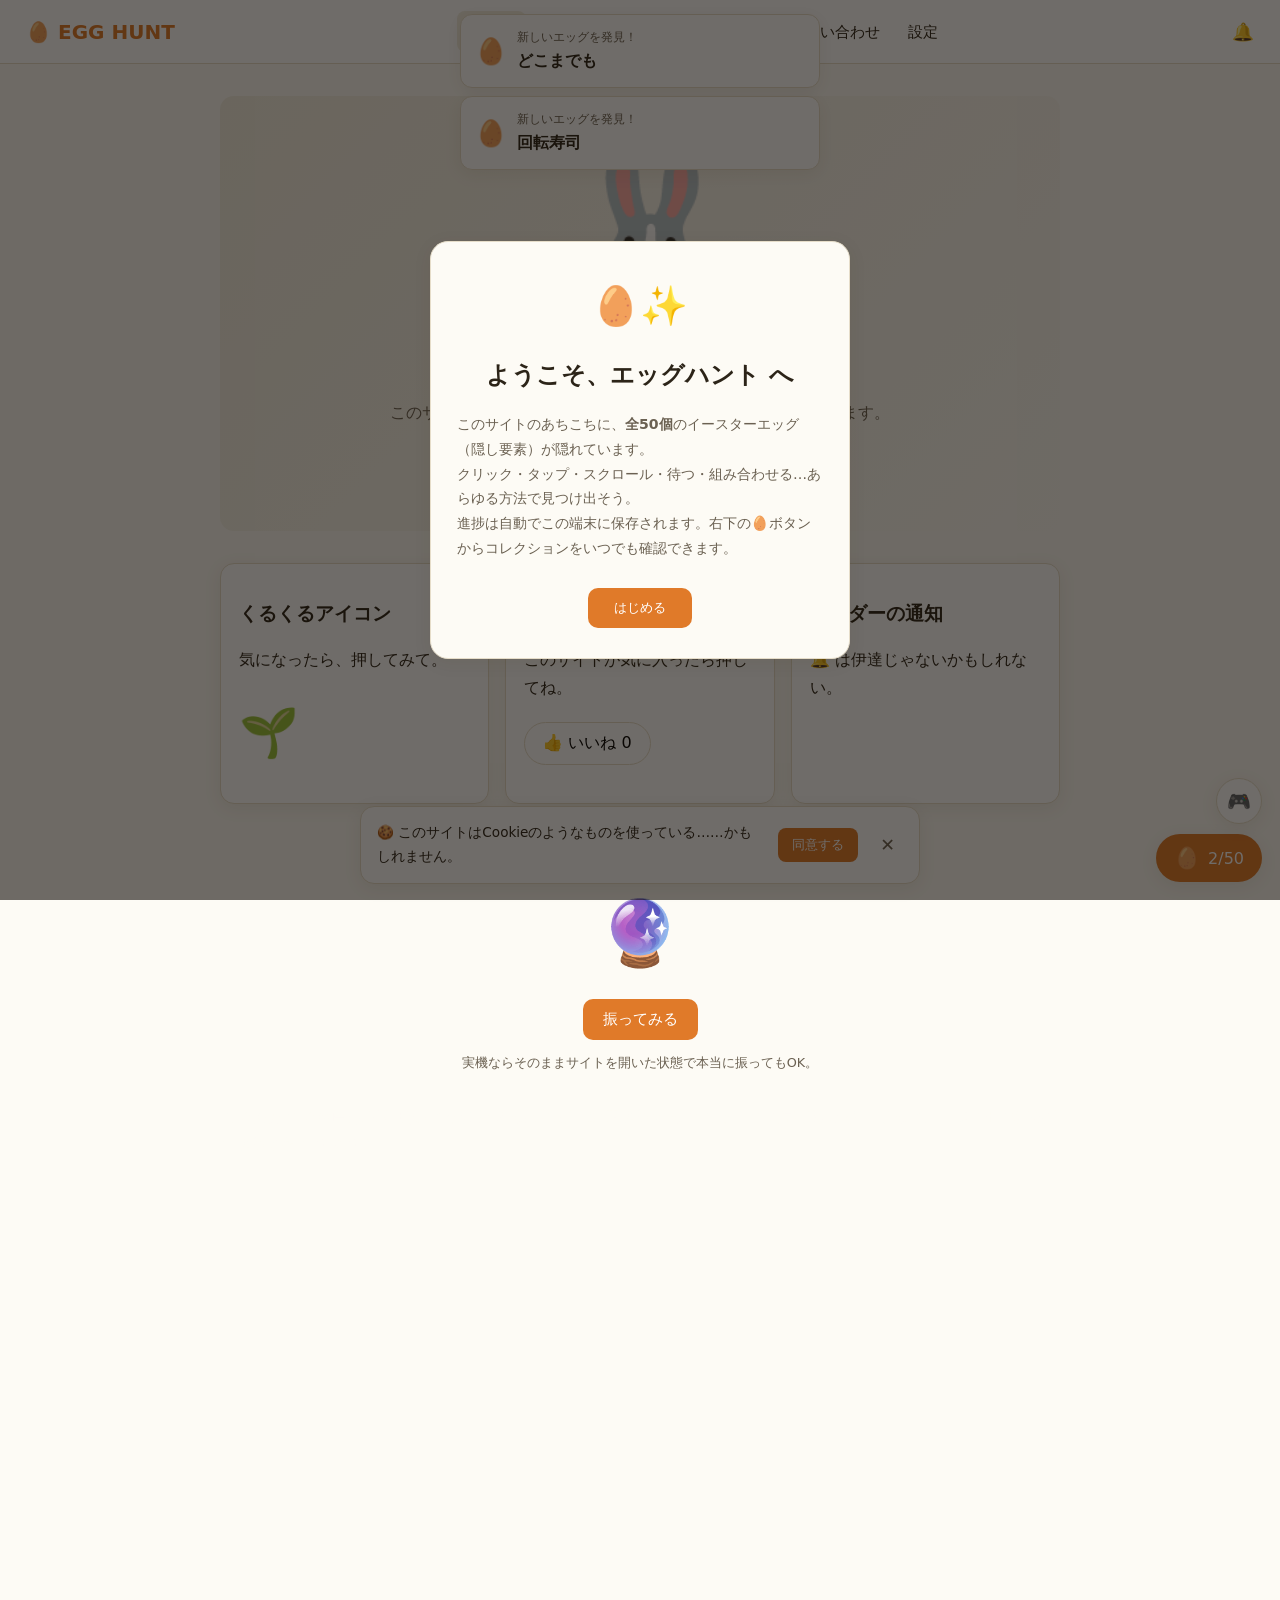
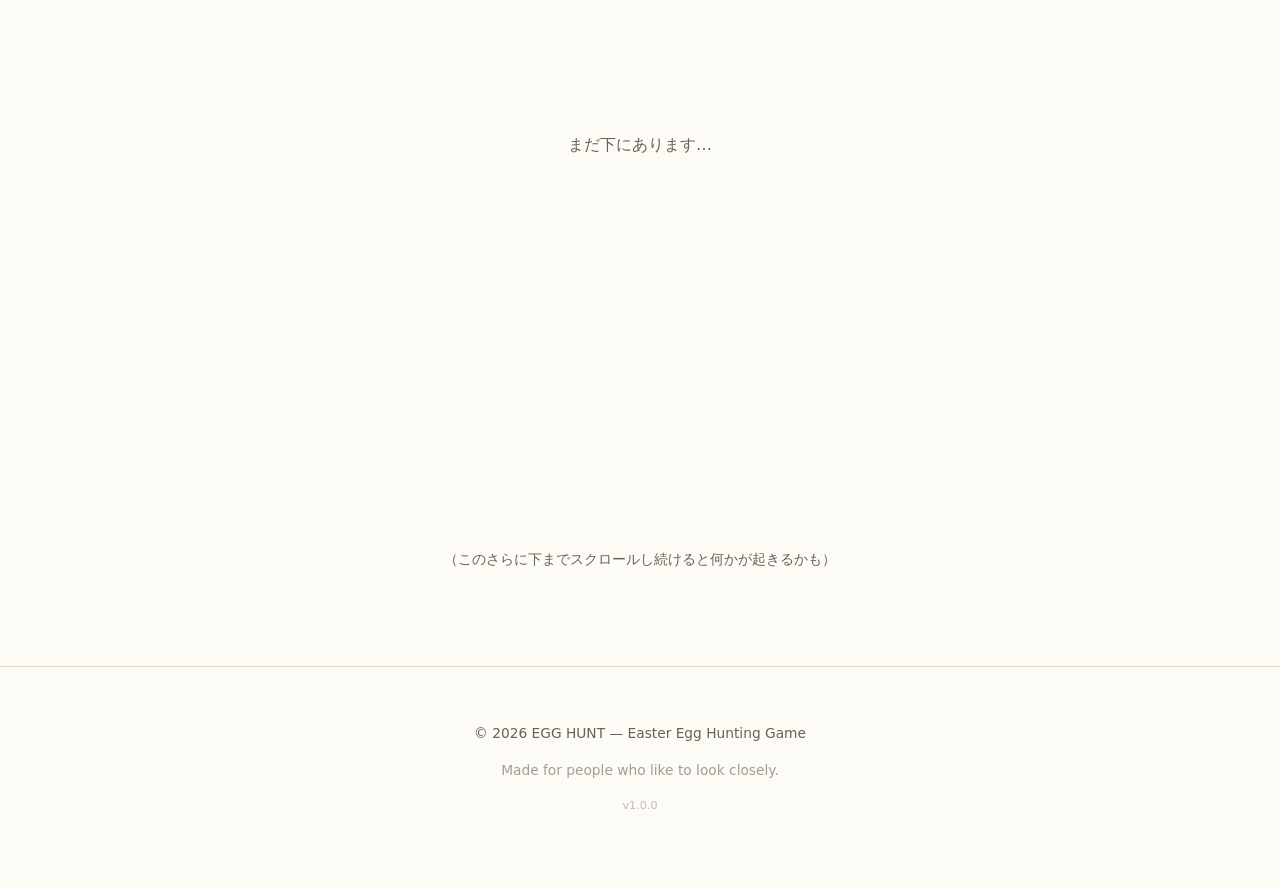
==== index.html @ ddab41b7 "feat: EGG HUNT 初回リリース - 全50種のイースターエッグ実装 - かんたん20/ふつう15/むずかしい10/シークレット5の全50種を実装 - 進捗はlocalStorageに自動保" ====
<!DOCTYPE html>
<html lang="ja">
<head>
<meta charset="UTF-8">
<meta name="viewport" content="width=device-width, initial-scale=1, viewport-fit=cover">
<title>EGG HUNT | イースターエッグを探せ</title>
<meta name="description" content="サイト内に隠された50個のイースターエッグをすべて見つけ出せ！PC・スマホ両対応の隠し要素探索ゲーム。">
<link rel="icon" href="data:image/svg+xml,<svg xmlns=%22http://www.w3.org/2000/svg%22 viewBox=%220 0 100 100%22><text y=%22.9em%22 font-size=%2290%22>🥚</text></svg>">
<link rel="stylesheet" href="css/style.css">
</head>
<body data-page="home">

<header class="site-header">
  <button id="site-logo" type="button" data-console-trigger>🥚 EGG HUNT</button>
  <nav class="site-nav" id="site-nav">
    <a href="#home" data-route="home">ホーム</a>
    <a href="#about" data-route="about">About</a>
    <a href="#gallery" data-route="gallery">ギャラリー</a>
    <a href="#blog" data-route="blog">ブログ</a>
    <a href="#contact" data-route="contact">お問い合わせ</a>
    <a href="#settings" data-route="settings">設定</a>
  </nav>
  <div class="header-right">
    <button id="header-bell" type="button" aria-label="お知らせ">🔔</button>
    <button id="nav-toggle" type="button" aria-label="メニュー">☰</button>
  </div>
</header>

<main>

  <!-- ============ HOME ============ -->
  <section class="page-section" id="page-home" data-route="home">
    <div class="hero">
      <img id="hero-img" src="data:image/svg+xml,<svg xmlns=%22http://www.w3.org/2000/svg%22 viewBox=%220 0 100 100%22><text y=%22.85em%22 font-size=%2290%22>🐰</text></svg>" alt="うさぎ">
      <h1>EGG HUNT へようこそ</h1>
      <p>このサイトのどこかに、全50個のイースターエッグが隠れています。<br>見た目はごく普通のサイトですが…油断は禁物です。</p>
    </div>

    <div class="card-grid">
      <div class="card">
        <h3>くるくるアイコン</h3>
        <p>気になったら、押してみて。</p>
        <div class="icon-cycler" id="icon-cycler">🌱</div>
      </div>
      <div class="card">
        <h3>いいねボタン</h3>
        <p>このサイトが気に入ったら押してね。</p>
        <div class="like-widget">
          <button id="like-btn" type="button">👍 いいね <span id="like-count">0</span></button>
        </div>
      </div>
      <div class="card">
        <h3>ヘッダーの通知</h3>
        <p>🔔 は伊達じゃないかもしれない。</p>
      </div>
    </div>

    <div class="snow-globe" id="snow-globe">
      <h3>スノードーム</h3>
      <div class="globe">🔮</div>
      <div><button id="shake-btn" type="button">振ってみる</button></div>
      <p style="font-size:.8rem;color:var(--text-mute)">実機ならそのままサイトを開いた状態で本当に振ってもOK。</p>
    </div>

    <p class="secret-text">このあたりの余白は何も無いように見えるけれど、範囲選択するとこっそり文字が浮かび上がるよ。（Ctrl+Aや長押し選択を試してみて）</p>

    <div style="height:60vh"></div>
    <p style="text-align:center;color:var(--text-mute)">まだ下にあります…</p>
    <div style="height:40vh"></div>
    <p style="text-align:center;color:var(--text-mute);font-size:.85rem">（このさらに下までスクロールし続けると何かが起きるかも）</p>
  </section>

  <!-- ============ ABOUT ============ -->
  <section class="page-section" id="page-about" data-route="about">
    <h1>About</h1>
    <p>EGG HUNT は、ウェブサイトのあらゆる場所に隠し要素をちりばめた探索ゲームです。ボタンを押す、待つ、隠す、組み合わせる——遊び方は人それぞれ。</p>
    <p>むかしむかし、この物語の卵たちは、インターネットの奥深くに<a href="#" id="about-hidden-link" style="color:inherit;text-decoration:none;border-bottom:1px dotted var(--text-mute);">自分たちだけの</a>隠れ家を持っていました。</p>
    <div class="riddle-box">
      その隠れ家には「呼び名」がありました。もしこの物語の続きが気になるなら、このページのアドレスの一番うしろに、次の呼び名を「#」をつけて足してアクセスしてみてください。呼び名は — <strong>himitsu</strong>（ひみつ、のローマ字）。
    </div>
    <p>制作: 個人開発 / このサイトはGitHub Pagesで公開されています。</p>
  </section>

  <!-- ============ HIMITSU (hidden reward page) ============ -->
  <section class="page-section" id="page-himitsu" data-route="himitsu">
    <h1>🕳️ ひみつの続き</h1>
    <p>ここまでたどり着けるとは……おめでとうございます。ここは物語の「続き」、隠れ家そのものです。</p>
    <p>他の卵たちはまだ見つかるのを待っています。コレクションパネルから進捗を確認してみましょう。</p>
  </section>

  <!-- ============ GALLERY ============ -->
  <section class="page-section" id="page-gallery" data-route="gallery">
    <h1>ギャラリー</h1>
    <p>いくつか写真を並べていますが、1枚だけ壊れているようです。</p>
    <div class="gallery-grid">
      <div class="gallery-item" data-dbl>🌸</div>
      <div class="gallery-item" data-dbl>🍃</div>
      <div class="gallery-item broken" id="broken-img">🖼️💥</div>
      <div class="gallery-item" data-dbl>🌤️</div>
      <div class="gallery-item" data-dbl>🍂</div>
      <div class="gallery-item" data-dbl>🌊</div>
    </div>

    <h2 style="margin-top:36px">収穫祭</h2>
    <p>ウサギをカゴまでドラッグ＆ドロップしてみよう。（スマホは指で長押ししてスライド）</p>
    <div class="dnd-zone">
      <div class="dnd-item" id="dnd-rabbit" draggable="true">🐰</div>
      <div class="dnd-target" id="dnd-basket">🧺 ここへ</div>
    </div>
  </section>

  <!-- ============ BLOG ============ -->
  <section class="page-section" id="page-blog" data-route="blog">
    <h1>ブログ</h1>
    <article class="card" style="margin-bottom:14px">
      <h3>うたたねの午後</h3>
      <p style="font-size:.88rem;color:var(--text-mute)">春の日差しの中、庭でうたた寝をするのが最近のお気に入りです。目が覚めたら、卵が一つ増えていました。</p>
    </article>
    <article class="card" style="margin-bottom:14px">
      <h3>さがしものが好きな理由</h3>
      <p style="font-size:.88rem;color:var(--text-mute)">小さい頃から、隠されたものを見つけるのが得意でした。今もその癖が抜けません。</p>
    </article>
    <article class="card" style="margin-bottom:14px">
      <h3>ぎゅうにゅうと卵焼き</h3>
      <p style="font-size:.88rem;color:var(--text-mute)">朝食の定番。シンプルだけど飽きません。皆さんの朝食は何ですか？</p>
    </article>

    <div class="card">
      <h3>🔑 合言葉</h3>
      <p style="font-size:.85rem;color:var(--text-mute)">3つの記事タイトルの頭文字をつなげると、ある言葉になります。わかったら入力してみて。</p>
      <form id="blog-password-form" class="site-form" style="margin-top:10px">
        <label>合言葉
          <input type="text" id="blog-password-input" placeholder="ひらがなで入力">
        </label>
        <button type="submit">送信</button>
        <p id="blog-password-msg" style="font-size:.8rem;color:var(--accent)"></p>
      </form>
    </div>
  </section>

  <!-- ============ CONTACT ============ -->
  <section class="page-section" id="page-contact" data-route="contact">
    <h1>お問い合わせ</h1>
    <p>ご意見・ご感想はこちらから（このフォームは実際には送信されません）。</p>
    <form id="contact-form" class="site-form">
      <label>お名前
        <input type="text" id="contact-name" name="name" autocomplete="off">
      </label>
      <label>メールアドレス
        <input type="email" id="contact-email" name="email" autocomplete="off">
      </label>
      <label>メッセージ
        <textarea id="contact-message" name="message" rows="4"></textarea>
      </label>
      <button type="submit">送信する</button>
      <p id="contact-msg" style="font-size:.8rem;color:var(--accent)"></p>
    </form>

    <div class="card" style="margin-top:24px">
      <h3>📍 現在地共有</h3>
      <p style="font-size:.85rem;color:var(--text-mute)">お近くの情報をお届けするために、位置情報を使えます（任意）。</p>
      <button class="btn btn-outline" type="button" data-geo-btn>現在地を教えて</button>
    </div>

    <div class="card" style="margin-top:16px">
      <h3>🔗 このサイトをシェア</h3>
      <button class="btn" type="button" data-share-btn>シェアする</button>
    </div>
  </section>

  <!-- ============ SETTINGS ============ -->
  <section class="page-section" id="page-settings" data-route="settings">
    <h1>設定</h1>

    <div class="settings-row">
      <div><strong>ダークモード</strong><div style="font-size:.78rem;color:var(--text-mute)">サイト全体の見た目を切り替えます</div></div>
      <label class="switch"><input type="checkbox" id="darkmode-toggle"><span class="slider"></span></label>
    </div>

    <div class="settings-row">
      <div><strong>ミュート</strong></div>
      <label class="switch"><input type="checkbox" id="mute-toggle"><span class="slider"></span></label>
    </div>
    <div class="settings-row">
      <div><strong>音量</strong></div>
      <input type="range" id="volume-slider" min="0" max="100" value="50">
    </div>

    <div class="settings-row">
      <div><strong>効果音</strong><div style="font-size:.78rem;color:var(--text-mute)">エッグ発見時のサウンド</div></div>
      <label class="switch"><input type="checkbox" id="sound-toggle" checked><span class="slider"></span></label>
    </div>

    <div class="settings-row" style="flex-direction:column;align-items:flex-start;gap:8px">
      <strong>ひみつのコード</strong>
      <div style="font-size:.78rem;color:var(--text-mute)">ページのソースのどこかに隠されたコードを入力してください</div>
      <form id="secret-code-form" style="display:flex;gap:8px;width:100%">
        <input type="text" id="secret-code-input" style="flex:1;padding:8px;border-radius:8px;border:1px solid var(--border);background:var(--card);color:var(--text)" placeholder="コードを入力">
        <button class="btn" type="submit">送信</button>
      </form>
      <p id="secret-code-msg" style="font-size:.8rem;color:var(--accent)"></p>
    </div>

    <div class="settings-row" style="flex-direction:column;align-items:flex-start;gap:8px">
      <strong>画面幅シミュレーター（円周率マニア向け）</strong>
      <div style="font-size:.78rem;color:var(--text-mute)">実際のウィンドウ幅: <span id="eh-width-display">-</span>　／　目標: 314px にリサイズしてみて（スマホはウィンドウを持つ端末では試せないので、PCでの挑戦を推奨）</div>
      <input type="range" id="width-sim-slider" min="200" max="500" value="350" style="width:100%">
    </div>

    <div class="settings-row">
      <div><strong>進捗をリセット</strong><div style="font-size:.78rem;color:var(--text-mute)">見つけたエッグの記録をすべて消去します</div></div>
      <button class="btn btn-outline" id="reset-progress-btn" type="button">リセット</button>
    </div>

    <p style="font-size:.75rem;color:var(--text-mute);margin-top:24px">小さな点 <button class="tiny-dot" type="button" data-vibrate-btn aria-label="振動"></button> は、実は押せます。</p>
  </section>

</main>

<footer class="site-footer">
  <p>© <span id="footer-year">2026</span> EGG HUNT — Easter Egg Hunting Game</p>
  <p style="opacity:.6">Made for people who like to look closely.</p>
  <p style="opacity:.4;font-size:.7rem" id="footer-version"></p>
</footer>

<!--
  ひみつのコード: SU-42
  （設定ページの「ひみつのコード」欄に入力してみて）
-->

<script src="js/eggs-data.js"></script>
<script src="js/version.js"></script>
<script src="js/eggs-core.js"></script>
<script src="js/app.js"></script>
<script>
  document.addEventListener("DOMContentLoaded", function () {
    var v = document.getElementById("footer-version");
    if (v && window.EGG_HUNT_VERSION) v.textContent = "v" + window.EGG_HUNT_VERSION;
  });
</script>
</body>
</html>
---- css/style.css ----
/* ==========================================================================
   EGG HUNTER - style.css
   ========================================================================== */
:root {
  --bg: #fdfbf5;
  --bg-alt: #f3efe2;
  --text: #2c2418;
  --text-mute: #6b6152;
  --accent: #e07a29;
  --accent-2: #4a8f6b;
  --card: #ffffff;
  --border: #e6ddc9;
  --shadow: 0 4px 18px rgba(60, 45, 10, 0.08);
  --radius: 14px;
  --header-h: 64px;
}

[data-theme="dark"] {
  --bg: #171310;
  --bg-alt: #211c17;
  --text: #f1ead9;
  --text-mute: #b8ab90;
  --accent: #f0a05c;
  --accent-2: #7fcf9f;
  --card: #221d18;
  --border: #3a3226;
  --shadow: 0 4px 20px rgba(0, 0, 0, 0.4);
}

* { box-sizing: border-box; }
html { scroll-behavior: smooth; }
body {
  margin: 0;
  font-family: "Hiragino Sans", "Yu Gothic", "Segoe UI", system-ui, sans-serif;
  background: var(--bg);
  color: var(--text);
  line-height: 1.75;
  transition: background 0.3s, color 0.3s;
}
img { max-width: 100%; display: block; }
a { color: var(--accent-2); }
button { font-family: inherit; cursor: pointer; }
h1, h2, h3 { line-height: 1.4; }
.eh-hidden { display: none !important; }

/* ---------------- Header ---------------- */
header.site-header {
  position: sticky; top: 0; z-index: 40;
  display: flex; align-items: center; justify-content: space-between;
  height: var(--header-h);
  padding: 0 20px;
  background: var(--card);
  border-bottom: 1px solid var(--border);
  gap: 12px;
}
#site-logo {
  font-weight: 800; font-size: 1.25rem; border: none; background: none;
  color: var(--accent); display: flex; align-items: center; gap: 6px; padding: 6px;
}
nav.site-nav { display: flex; gap: 4px; flex-wrap: wrap; }
nav.site-nav a {
  text-decoration: none; color: var(--text); font-size: 0.92rem;
  padding: 8px 12px; border-radius: 8px; transition: background 0.2s;
}
nav.site-nav a:hover, nav.site-nav a.active { background: var(--bg-alt); color: var(--accent); }
#header-bell { background: none; border: none; font-size: 1.1rem; padding: 6px; border-radius: 8px; }
#header-bell:hover { background: var(--bg-alt); }
.header-right { display: flex; align-items: center; gap: 6px; }

/* ---------------- Sections / pages ---------------- */
main { min-height: 60vh; }
.page-section { display: none; padding: 32px 20px 80px; max-width: 880px; margin: 0 auto; }
.page-section.active { display: block; animation: eh-fade 0.35s ease; }
@keyframes eh-fade { from { opacity: 0; transform: translateY(6px); } to { opacity: 1; transform: none; } }

.hero {
  text-align: center; padding: 60px 20px; background: linear-gradient(135deg, var(--bg-alt), var(--bg));
  border-radius: var(--radius); margin-bottom: 32px; position: relative; overflow: hidden;
}
.hero img { margin: 0 auto 20px; width: 160px; cursor: pointer; user-select: none; -webkit-user-drag: none; }
.hero h1 { font-size: 2.1rem; margin: 0 0 8px; }
.hero p { color: var(--text-mute); }

.icon-cycler { font-size: 3rem; cursor: pointer; user-select: none; display: inline-block; transition: transform 0.15s; }
.icon-cycler:active { transform: scale(0.9); }

.card-grid { display: grid; grid-template-columns: repeat(auto-fit, minmax(150px, 1fr)); gap: 16px; margin: 24px 0; }
.card {
  background: var(--card); border: 1px solid var(--border); border-radius: var(--radius);
  padding: 18px; box-shadow: var(--shadow);
}

.like-widget { display: flex; align-items: center; gap: 10px; margin: 20px 0; }
.like-widget button {
  background: var(--card); border: 1px solid var(--border); border-radius: 999px;
  padding: 10px 18px; font-size: 1rem;
}
.like-widget button.liked { background: #ffe3e3; border-color: #ffb3b3; }

.snow-globe { text-align: center; margin: 28px 0; }
.snow-globe .globe { font-size: 4rem; display: inline-block; transition: transform 0.15s; }
.snow-globe.shaking .globe { animation: eh-shake 0.4s; }
@keyframes eh-shake {
  0%, 100% { transform: rotate(0); } 20% { transform: rotate(-14deg); }
  40% { transform: rotate(12deg); } 60% { transform: rotate(-10deg); } 80% { transform: rotate(8deg); }
}
.snow-globe button {
  margin-top: 10px; background: var(--accent); color: #fff; border: none; border-radius: 10px;
  padding: 10px 20px; font-size: 0.95rem;
}

/* ---------------- gallery ---------------- */
.gallery-grid { display: grid; grid-template-columns: repeat(auto-fit, minmax(120px, 1fr)); gap: 14px; }
.gallery-item {
  aspect-ratio: 1; border-radius: 12px; overflow: hidden; background: var(--bg-alt);
  display: flex; align-items: center; justify-content: center; font-size: 2.4rem;
  border: 1px solid var(--border); user-select: none;
}
.gallery-item.broken { cursor: pointer; }
.dnd-zone { display: flex; align-items: center; justify-content: space-between; gap: 20px; margin: 30px 0; flex-wrap: wrap; }
.dnd-item {
  font-size: 3rem; padding: 14px; border-radius: 12px; background: var(--card); border: 2px dashed var(--border);
  cursor: grab; touch-action: none;
}
.dnd-target {
  flex: 1; min-width: 140px; min-height: 100px; border: 2px dashed var(--accent); border-radius: 12px;
  display: flex; align-items: center; justify-content: center; font-size: 2.4rem; color: var(--text-mute);
}
.dnd-target.drag-over { background: var(--bg-alt); }

/* ---------------- forms ---------------- */
form.site-form { display: grid; gap: 14px; max-width: 480px; }
form.site-form label { font-size: 0.88rem; color: var(--text-mute); display: grid; gap: 6px; }
form.site-form input, form.site-form textarea, form.site-form select {
  padding: 10px 12px; border-radius: 8px; border: 1px solid var(--border);
  background: var(--card); color: var(--text); font-size: 1rem;
}
form.site-form button, .btn {
  background: var(--accent); color: #fff; border: none; border-radius: 10px;
  padding: 11px 20px; font-size: 0.98rem; width: fit-content;
}
.btn-outline { background: transparent; color: var(--accent); border: 1px solid var(--accent); }

.settings-row {
  display: flex; align-items: center; justify-content: space-between; gap: 16px;
  padding: 14px 0; border-bottom: 1px solid var(--border); flex-wrap: wrap;
}
.switch { position: relative; width: 46px; height: 26px; }
.switch input { opacity: 0; width: 0; height: 0; }
.switch .slider {
  position: absolute; inset: 0; background: var(--border); border-radius: 999px; cursor: pointer; transition: 0.2s;
}
.switch .slider::before {
  content: ""; position: absolute; width: 20px; height: 20px; left: 3px; top: 3px;
  background: #fff; border-radius: 50%; transition: 0.2s;
}
.switch input:checked + .slider { background: var(--accent); }
.switch input:checked + .slider::before { transform: translateX(20px); }

#eh-width-display { font-variant-numeric: tabular-nums; font-weight: 700; color: var(--accent); }

.tiny-dot {
  width: 10px; height: 10px; border-radius: 50%; background: var(--border); border: none;
  opacity: 0.55; padding: 0; display: inline-block;
}

footer.site-footer {
  padding: 40px 20px 60px; text-align: center; color: var(--text-mute); font-size: 0.86rem;
  border-top: 1px solid var(--border); position: relative;
}
#footer-year { cursor: pointer; }

/* ---------------- Cookie banner ---------------- */
#cookie-banner {
  position: fixed; left: 16px; right: 16px; bottom: 16px; z-index: 50;
  background: var(--card); border: 1px solid var(--border); box-shadow: var(--shadow);
  border-radius: var(--radius); padding: 14px 16px; display: flex; align-items: center;
  gap: 14px; flex-wrap: wrap; max-width: 560px; margin: 0 auto;
}
#cookie-banner p { margin: 0; font-size: 0.85rem; flex: 1; min-width: 200px; }
#cookie-banner button { border: none; background: var(--accent); color: #fff; border-radius: 8px; padding: 8px 14px; }
#cookie-close { background: none !important; color: var(--text-mute) !important; font-size: 1.1rem; padding: 4px 8px !important; }

/* ---------------- Egg Hunter UI ---------------- */
#eh-fab {
  position: fixed; right: 18px; bottom: 18px; z-index: 60;
  background: var(--accent); color: #fff; border: none; border-radius: 999px;
  padding: 12px 18px; box-shadow: var(--shadow); font-size: 1rem; display: flex; align-items: center; gap: 8px;
}
#eh-fab-icon { font-size: 1.3rem; }
#eh-konami-fab { position: fixed; right: 18px; bottom: 76px; z-index: 60; }
#eh-konami-toggle {
  background: var(--card); border: 1px solid var(--border); border-radius: 999px; width: 46px; height: 46px;
  font-size: 1.2rem; box-shadow: var(--shadow);
}
#eh-konami-pad {
  position: fixed; right: 18px; bottom: 128px; z-index: 60; background: var(--card); border: 1px solid var(--border);
  border-radius: 14px; padding: 10px; box-shadow: var(--shadow);
}
.eh-kpad-row { display: flex; gap: 6px; margin: 3px 0; justify-content: center; }
#eh-konami-pad button {
  width: 42px; height: 42px; border-radius: 10px; border: 1px solid var(--border); background: var(--bg-alt);
  font-size: 1.1rem;
}
#eh-konami-pad button.eh-kpad-ab { background: var(--accent); color: #fff; }

#eh-panel-overlay {
  position: fixed; inset: 0; background: rgba(20, 15, 5, 0.5); z-index: 80;
  display: flex; align-items: flex-end; justify-content: center;
}
@media (min-width: 640px) { #eh-panel-overlay { align-items: center; } }
#eh-panel {
  background: var(--bg); width: 100%; max-width: 560px; max-height: 86vh; overflow-y: auto;
  border-radius: 18px 18px 0 0; padding: 20px; box-shadow: var(--shadow);
}
@media (min-width: 640px) { #eh-panel { border-radius: 18px; } }
.eh-panel-head { display: flex; align-items: center; justify-content: space-between; }
.eh-panel-head h2 { margin: 0; font-size: 1.2rem; }
#eh-panel-close { background: none; border: none; font-size: 1.3rem; color: var(--text-mute); }
.eh-progress-row { display: flex; align-items: center; gap: 10px; margin: 14px 0; }
.eh-progress-bar { flex: 1; height: 10px; background: var(--bg-alt); border-radius: 999px; overflow: hidden; }
#eh-progress-fill { height: 100%; background: linear-gradient(90deg, var(--accent), var(--accent-2)); width: 0%; transition: width 0.4s; }
#eh-progress-text { font-size: 0.82rem; color: var(--text-mute); white-space: nowrap; }
.eh-tabs { display: flex; gap: 6px; overflow-x: auto; padding-bottom: 6px; }
.eh-tab {
  border: 1px solid var(--border); background: var(--card); border-radius: 999px; padding: 7px 13px;
  font-size: 0.84rem; white-space: nowrap; color: var(--text);
}
.eh-tab-active { background: var(--accent); color: #fff; border-color: var(--accent); }
.eh-tab small { opacity: 0.85; }
.eh-list { display: grid; gap: 10px; margin-top: 12px; }
.eh-item { display: flex; gap: 12px; background: var(--card); border: 1px solid var(--border); border-radius: 12px; padding: 12px; }
.eh-item-icon { font-size: 1.5rem; }
.eh-item-found { border-color: var(--accent-2); }
.eh-item-title { font-weight: 700; font-size: 0.95rem; }
.eh-item-desc, .eh-item-hint { font-size: 0.82rem; color: var(--text-mute); margin-top: 3px; }
.eh-item-date { font-size: 0.72rem; color: var(--text-mute); margin-top: 4px; opacity: 0.8; }
.eh-hint-btn { margin-top: 4px; background: none; border: none; color: var(--accent); font-size: 0.8rem; padding: 0; }
.eh-empty { color: var(--text-mute); font-size: 0.85rem; }

/* ---------------- Toast ---------------- */
#eh-toast-wrap { position: fixed; top: 14px; left: 50%; transform: translateX(-50%); z-index: 90; display: grid; gap: 8px; width: min(92vw, 360px); }
.eh-toast {
  background: var(--card); border: 1px solid var(--border); box-shadow: var(--shadow); border-radius: 12px;
  padding: 12px 14px; display: flex; gap: 10px; align-items: center; animation: eh-toast-in 0.35s ease;
}
.eh-toast-legendary { border-color: gold; box-shadow: 0 0 24px rgba(255, 200, 0, 0.5); }
.eh-toast-icon { font-size: 1.6rem; }
.eh-toast-title { font-size: 0.72rem; color: var(--text-mute); }
.eh-toast-name { font-weight: 800; }
.eh-toast-out { animation: eh-toast-out 0.4s ease forwards; }
@keyframes eh-toast-in { from { opacity: 0; transform: translateY(-16px); } to { opacity: 1; transform: none; } }
@keyframes eh-toast-out { to { opacity: 0; transform: translateY(-16px); } }

.eh-confetti {
  position: fixed; top: 10px; left: 0; width: 8px; height: 8px; border-radius: 2px; z-index: 95;
  animation: eh-confetti-fall 1.5s ease-in forwards;
}
@keyframes eh-confetti-fall {
  to { transform: translate(var(--dx), 70vh) rotate(540deg); opacity: 0; }
}

.eh-flash-msg {
  position: fixed; z-index: 95; background: var(--text); color: var(--bg); font-size: 0.78rem;
  padding: 6px 10px; border-radius: 8px; animation: eh-fade 0.2s ease;
}

/* ---------------- onboarding / celebration ---------------- */
#eh-onboard, #eh-celebrate {
  position: fixed; inset: 0; background: rgba(15, 10, 5, 0.6); z-index: 100;
  display: flex; align-items: center; justify-content: center; padding: 20px;
}
.eh-onboard-card, .eh-celebrate-card {
  background: var(--bg); border-radius: 18px; padding: 30px 26px; max-width: 420px; text-align: center;
  box-shadow: var(--shadow); border: 1px solid var(--border);
}
.eh-onboard-emoji, .eh-celebrate-emoji { font-size: 2.4rem; margin-bottom: 6px; }
.eh-onboard-card p { font-size: 0.88rem; color: var(--text-mute); text-align: left; }
#eh-onboard-start, #eh-celebrate-close {
  margin-top: 14px; background: var(--accent); color: #fff; border: none; border-radius: 10px; padding: 11px 26px;
}

/* ---------------- console overlay ---------------- */
#eh-console-overlay { position: fixed; inset: 0; background: rgba(0,0,0,0.6); z-index: 110; display: flex; align-items: center; justify-content: center; padding: 16px; }
#eh-console { background: #14110c; color: #b6f0c0; width: 100%; max-width: 420px; border-radius: 12px; padding: 14px; font-family: "Consolas", monospace; }
.eh-console-head { display: flex; justify-content: space-between; color: #fff; margin-bottom: 8px; font-size: 0.85rem; }
.eh-console-head button { background: none; border: none; color: #fff; }
#eh-console-log { height: 120px; overflow-y: auto; font-size: 0.82rem; margin-bottom: 8px; white-space: pre-wrap; }
#eh-console-input { width: 100%; background: #0c0a07; border: 1px solid #333; color: #b6f0c0; padding: 8px; border-radius: 6px; font-family: inherit; }

/* ---------------- hidden secret text (select-all egg) ---------------- */
.secret-text { color: var(--bg); background: var(--bg); user-select: text; }
.secret-text::selection { color: var(--text); background: #ffe27a; }

/* ---------------- riddle box ---------------- */
.riddle-box { background: var(--bg-alt); border-left: 4px solid var(--accent); padding: 16px 18px; border-radius: 8px; font-size: 0.92rem; margin: 20px 0; }

/* ---------------- responsive ---------------- */
@media (max-width: 640px) {
  header.site-header { padding: 0 12px; }
  nav.site-nav { display: none; }
  nav.site-nav.mobile-open { display: flex; position: fixed; top: var(--header-h); left: 0; right: 0; background: var(--card); flex-direction: column; padding: 10px; border-bottom: 1px solid var(--border); z-index: 39; }
  #nav-toggle { display: inline-block !important; }
}
#nav-toggle { display: none; background: none; border: none; font-size: 1.3rem; padding: 6px; }
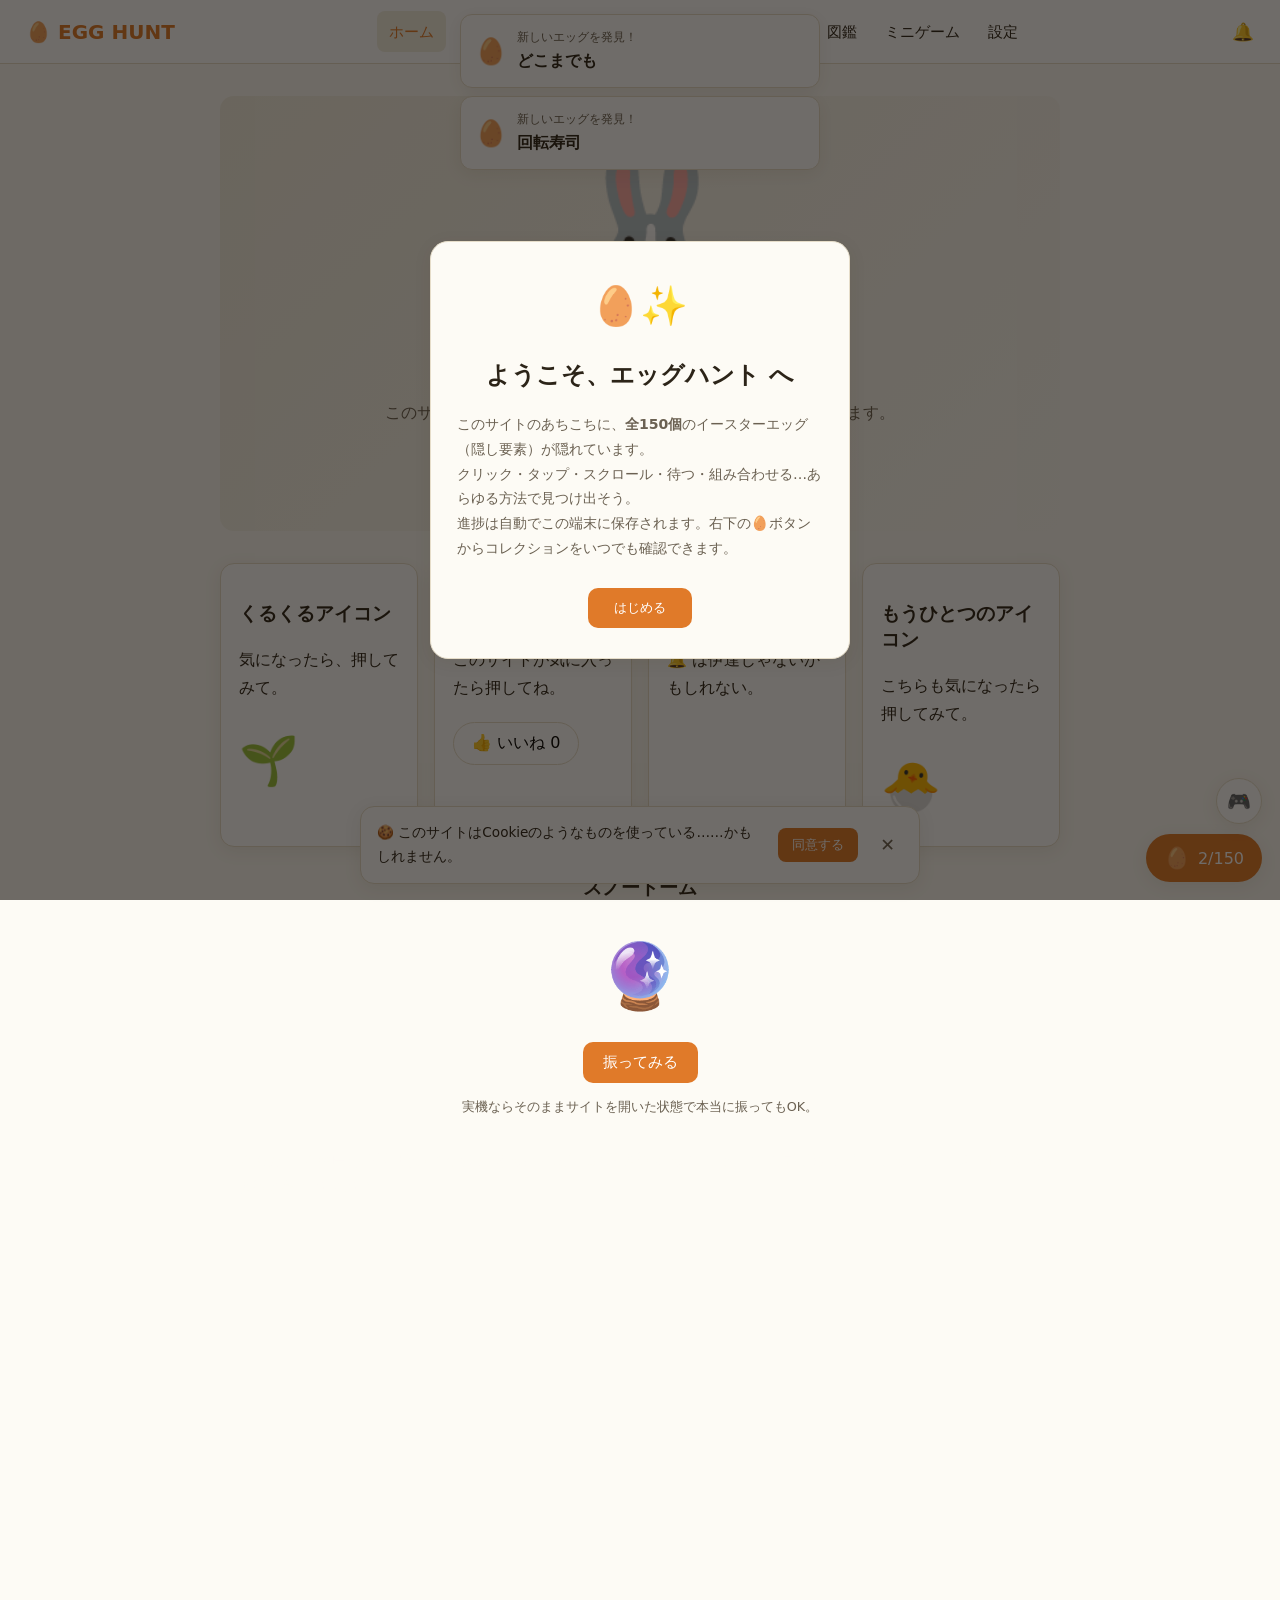
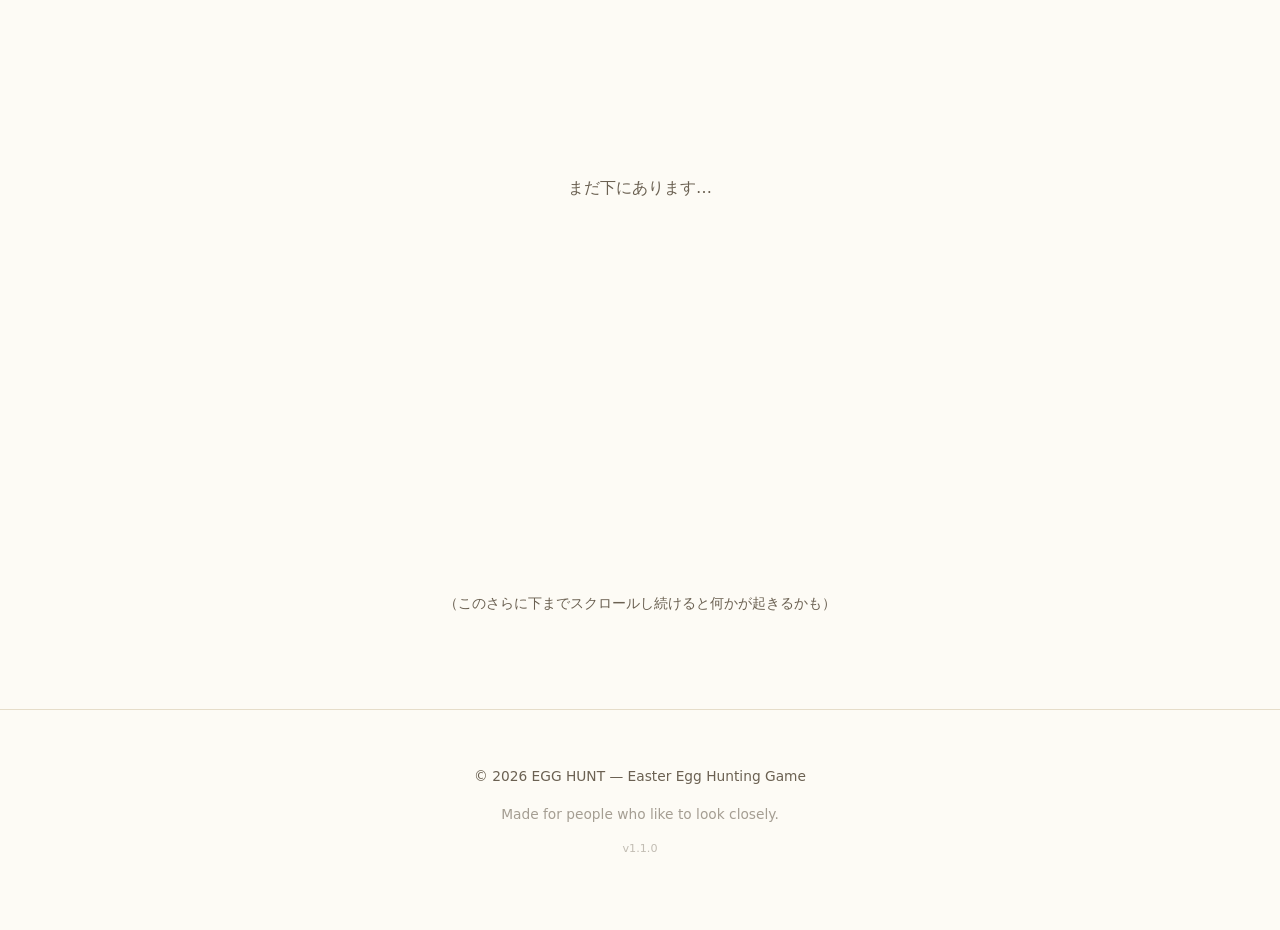
==== commit c227721a: "feat: エッグを100種追加し全150種に拡大 (v1.1.0) - かんたん55/ふつう50/むずかしい30/シークレット15の全150種に拡大 - 新規ページ「図鑑」(61種の自動生成コレクシ" ====
--- a/index.html
+++ b/index.html
@@ -4,7 +4,7 @@
 <meta charset="UTF-8">
 <meta name="viewport" content="width=device-width, initial-scale=1, viewport-fit=cover">
 <title>EGG HUNT | イースターエッグを探せ</title>
-<meta name="description" content="サイト内に隠された50個のイースターエッグをすべて見つけ出せ！PC・スマホ両対応の隠し要素探索ゲーム。">
+<meta name="description" content="サイト内に隠された150個のイースターエッグをすべて見つけ出せ！PC・スマホ両対応の隠し要素探索ゲーム。">
 <link rel="icon" href="data:image/svg+xml,<svg xmlns=%22http://www.w3.org/2000/svg%22 viewBox=%220 0 100 100%22><text y=%22.9em%22 font-size=%2290%22>🥚</text></svg>">
 <link rel="stylesheet" href="css/style.css">
 </head>
@@ -18,6 +18,8 @@
     <a href="#gallery" data-route="gallery">ギャラリー</a>
     <a href="#blog" data-route="blog">ブログ</a>
     <a href="#contact" data-route="contact">お問い合わせ</a>
+    <a href="#zukan" data-route="zukan">図鑑</a>
+    <a href="#minigame" data-route="minigame">ミニゲーム</a>
     <a href="#settings" data-route="settings">設定</a>
   </nav>
   <div class="header-right">
@@ -33,7 +35,7 @@
     <div class="hero">
       <img id="hero-img" src="data:image/svg+xml,<svg xmlns=%22http://www.w3.org/2000/svg%22 viewBox=%220 0 100 100%22><text y=%22.85em%22 font-size=%2290%22>🐰</text></svg>" alt="うさぎ">
       <h1>EGG HUNT へようこそ</h1>
-      <p>このサイトのどこかに、全50個のイースターエッグが隠れています。<br>見た目はごく普通のサイトですが…油断は禁物です。</p>
+      <p>このサイトのどこかに、全150個のイースターエッグが隠れています。<br>見た目はごく普通のサイトですが…油断は禁物です。</p>
     </div>
 
     <div class="card-grid">
@@ -52,6 +54,11 @@
       <div class="card">
         <h3>ヘッダーの通知</h3>
         <p>🔔 は伊達じゃないかもしれない。</p>
+      </div>
+      <div class="card">
+        <h3>もうひとつのアイコン</h3>
+        <p>こちらも気になったら押してみて。</p>
+        <div class="icon-cycler" id="icon-cycler2">🐣</div>
       </div>
     </div>
 
@@ -80,6 +87,8 @@
     </div>
     <p>制作: 個人開発 / このサイトはGitHub Pagesで公開されています。</p>
   </section>
+  <!-- distributed_code fragment 1: 0 -->
+
 
   <!-- ============ HIMITSU (hidden reward page) ============ -->
   <section class="page-section" id="page-himitsu" data-route="himitsu">
@@ -93,13 +102,14 @@
     <h1>ギャラリー</h1>
     <p>いくつか写真を並べていますが、1枚だけ壊れているようです。</p>
     <div class="gallery-grid">
-      <div class="gallery-item" data-dbl>🌸</div>
+      <div class="gallery-item" data-dbl id="gallery-item-longpress">🌸</div>
       <div class="gallery-item" data-dbl>🍃</div>
       <div class="gallery-item broken" id="broken-img">🖼️💥</div>
       <div class="gallery-item" data-dbl>🌤️</div>
       <div class="gallery-item" data-dbl>🍂</div>
       <div class="gallery-item" data-dbl>🌊</div>
     </div>
+    <!-- distributed_code fragment 2: 8 -->
 
     <h2 style="margin-top:36px">収穫祭</h2>
     <p>ウサギをカゴまでドラッグ＆ドロップしてみよう。（スマホは指で長押ししてスライド）</p>
@@ -136,7 +146,30 @@
         <p id="blog-password-msg" style="font-size:.8rem;color:var(--accent)"></p>
       </form>
     </div>
-  </section>
+
+    <h2 style="margin-top:36px">つづき</h2>
+    <article class="card" style="margin-bottom:14px">
+      <h3>とんだ拾い物</h3>
+      <p style="font-size:.88rem;color:var(--text-mute)">散歩中に見つけた不思議な形の石。持ち帰って机に飾っています。</p>
+    </article>
+    <article class="card" style="margin-bottom:14px">
+      <h3>りんごとイースター</h3>
+      <p style="font-size:.88rem;color:var(--text-mute)">春になると、りんごの花とイースターエッグの飾りが庭に並びます。</p>
+    </article>
+
+    <div class="card">
+      <h3>🔑 合言葉（その2）</h3>
+      <p style="font-size:.85rem;color:var(--text-mute)">今回追加された2つの記事タイトルの頭文字をつなげてみて。</p>
+      <form data-answer-form="blog_acrostic2" data-answer="とり" data-answer-msg-id="blog-password-msg2" class="site-form" style="margin-top:10px">
+        <label>合言葉
+          <input type="text" placeholder="ひらがなで入力">
+        </label>
+        <button type="submit">送信</button>
+        <p id="blog-password-msg2" style="font-size:.8rem;color:var(--accent)"></p>
+      </form>
+    </div>
+  </section>
+  <!-- distributed_code fragment 3: 1 -->
 
   <!-- ============ CONTACT ============ -->
   <section class="page-section" id="page-contact" data-route="contact">
@@ -150,7 +183,7 @@
         <input type="email" id="contact-email" name="email" autocomplete="off">
       </label>
       <label>メッセージ
-        <textarea id="contact-message" name="message" rows="4"></textarea>
+        <textarea id="contact-message" name="message" rows="4" data-word-egg="contact_message_word" data-word="ひみつ"></textarea>
       </label>
       <button type="submit">送信する</button>
       <p id="contact-msg" style="font-size:.8rem;color:var(--accent)"></p>
@@ -167,13 +200,14 @@
       <button class="btn" type="button" data-share-btn>シェアする</button>
     </div>
   </section>
+  <!-- distributed_code fragment 4: 7 -->
 
   <!-- ============ SETTINGS ============ -->
   <section class="page-section" id="page-settings" data-route="settings">
-    <h1>設定</h1>
-
-    <div class="settings-row">
-      <div><strong>ダークモード</strong><div style="font-size:.78rem;color:var(--text-mute)">サイト全体の見た目を切り替えます</div></div>
+    <h1 id="settings-title">設定</h1>
+
+    <div class="settings-row">
+      <div><strong id="settings-label-darkmode">ダークモード</strong><div style="font-size:.78rem;color:var(--text-mute)">サイト全体の見た目を切り替えます</div></div>
       <label class="switch"><input type="checkbox" id="darkmode-toggle"><span class="slider"></span></label>
     </div>
 
@@ -183,7 +217,7 @@
     </div>
     <div class="settings-row">
       <div><strong>音量</strong></div>
-      <input type="range" id="volume-slider" min="0" max="100" value="50">
+      <input type="range" id="volume-slider" min="0" max="100" value="50" data-slider-egg="slider_volume_7" data-slider-value="7">
     </div>
 
     <div class="settings-row">
@@ -202,9 +236,48 @@
     </div>
 
     <div class="settings-row" style="flex-direction:column;align-items:flex-start;gap:8px">
-      <strong>画面幅シミュレーター（円周率マニア向け）</strong>
-      <div style="font-size:.78rem;color:var(--text-mute)">実際のウィンドウ幅: <span id="eh-width-display">-</span>　／　目標: 314px にリサイズしてみて（スマホはウィンドウを持つ端末では試せないので、PCでの挑戦を推奨）</div>
-      <input type="range" id="width-sim-slider" min="200" max="500" value="350" style="width:100%">
+      <strong>分散コード</strong>
+      <div style="font-size:.78rem;color:var(--text-mute)">About・ギャラリー・ブログ・お問い合わせの各ページのソースに1桁ずつ数字が隠れています。4桁で入力してください</div>
+      <form data-answer-form="distributed_code" data-answer="0817" style="display:flex;gap:8px;width:100%">
+        <input type="text" inputmode="numeric" style="flex:1;padding:8px;border-radius:8px;border:1px solid var(--border);background:var(--card);color:var(--text)" placeholder="4桁のコード" id="distributed-code-input">
+        <button class="btn" type="submit">送信</button>
+      </form>
+    </div>
+
+    <div class="settings-row" style="flex-direction:column;align-items:flex-start;gap:8px">
+      <strong id="settings-label-quiz">クイズ</strong>
+      <div style="font-size:.78rem;color:var(--text-mute)">全部で卵は何個あるでしょう？</div>
+      <form id="quiz-total-form" data-answer-form="quiz_total_eggs" style="display:flex;gap:8px;width:100%">
+        <input type="text" inputmode="numeric" style="flex:1;padding:8px;border-radius:8px;border:1px solid var(--border);background:var(--card);color:var(--text)" placeholder="数字で入力">
+        <button class="btn" type="submit">送信</button>
+      </form>
+    </div>
+
+    <div class="settings-row" style="flex-direction:column;align-items:flex-start;gap:8px">
+      <strong>回文チェック</strong>
+      <div style="font-size:.78rem;color:var(--text-mute)">前から読んでも後ろから読んでも同じ言葉を入力してみて（例: しんぶんし）</div>
+      <input type="text" style="width:100%;padding:8px;border-radius:8px;border:1px solid var(--border);background:var(--card);color:var(--text)" placeholder="回文を入力" data-palindrome-egg="palindrome_input">
+    </div>
+
+    <div class="settings-row" style="flex-direction:column;align-items:flex-start;gap:8px">
+      <strong id="settings-label-width">画面幅シミュレーター</strong>
+      <div style="font-size:.78rem;color:var(--text-mute)">実際のウィンドウ幅: <span id="eh-width-display">-</span>　／　円周率マニア向けは314、IMAXシアター向けは250にしてみて（スマホはPCでの挑戦を推奨）</div>
+      <input type="range" id="width-sim-slider" min="200" max="500" value="350" style="width:100%" data-slider-egg="slider_width_250" data-slider-value="250">
+    </div>
+
+    <div class="settings-row">
+      <div><strong>通知</strong><div style="font-size:.78rem;color:var(--text-mute)">許可・拒否どちらを選んでもOK</div></div>
+      <button class="btn btn-outline" type="button" data-notify-btn>🔔 通知を許可する</button>
+    </div>
+
+    <div class="settings-row">
+      <div><strong>グラフィック診断</strong></div>
+      <button class="btn btn-outline" type="button" data-webgl-btn>🖥️ 診断する</button>
+    </div>
+
+    <div class="settings-row">
+      <div><strong>今の時間を見る</strong><div style="font-size:.78rem;color:var(--text-mute)">秒がちょうど00の瞬間に押してみて</div></div>
+      <button class="btn btn-outline" type="button" data-justtime-btn>⏱️ 見る</button>
     </div>
 
     <div class="settings-row">
@@ -215,11 +288,62 @@
     <p style="font-size:.75rem;color:var(--text-mute);margin-top:24px">小さな点 <button class="tiny-dot" type="button" data-vibrate-btn aria-label="振動"></button> は、実は押せます。</p>
   </section>
 
+  <!-- ============ 図鑑 (ZUKAN) ============ -->
+  <section class="page-section" id="page-zukan" data-route="zukan">
+    <h1>図鑑</h1>
+    <p>ここには小さな生き物たちが集められています。触れると、コレクションに加わるかもしれません。かんたんなものは1回で、珍しいものほど根気が必要です。</p>
+    <div class="riddle-box">
+      この図鑑にも「裏側」があるという噂です。もし気になるなら、このページのアドレスの一番うしろに「#」をつけて、次の呼び名を足してみてください。呼び名は — <strong>zukan-ura</strong>。
+    </div>
+
+    <h2 style="margin-top:28px">かんたん</h2>
+    <div class="zukan-grid" id="zukan-easy"></div>
+    <h2 style="margin-top:28px">ふつう</h2>
+    <div class="zukan-grid" id="zukan-medium"></div>
+    <h2 style="margin-top:28px">むずかしい</h2>
+    <div class="zukan-grid" id="zukan-hard"></div>
+  </section>
+
+  <!-- ============ ZUKAN-URA (hidden reward page) ============ -->
+  <section class="page-section" id="page-zukan-ura" data-route="zukan-ura">
+    <h1>🌌 図鑑の裏側</h1>
+    <p>ここまでたどり着けるとは……お見事です。ここは図鑑の「裏側」、名もなき生き物たちの控え室です。</p>
+    <p>他の卵たちはまだ見つかるのを待っています。コレクションパネルから進捗を確認してみましょう。</p>
+  </section>
+
+  <!-- ============ ミニゲーム ============ -->
+  <section class="page-section" id="page-minigame" data-route="minigame">
+    <h1>ミニゲーム</h1>
+
+    <div class="card" style="margin-bottom:20px">
+      <h3>⚡ 反射神経ゲーム</h3>
+      <p style="font-size:.85rem;color:var(--text-mute)">「スタート」を押すと、的がランダムな場所にランダムなタイミングで5回出現します。出てきたらすぐタップ／クリック！</p>
+      <div id="reaction-arena">
+        <button id="reaction-start" type="button" class="btn">スタート</button>
+        <div id="reaction-target" class="eh-hidden">🎯</div>
+      </div>
+      <p id="reaction-status" style="font-size:.85rem;color:var(--accent);margin-top:8px"></p>
+    </div>
+
+    <div class="card" style="margin-bottom:20px">
+      <h3>👆 百打の的</h3>
+      <p style="font-size:.85rem;color:var(--text-mute)">この的を合計100回クリック／タップしてみよう。（現在: <span id="click100-count">0</span> / 100）</p>
+      <button id="click100-target" type="button" class="btn">🔴</button>
+    </div>
+
+    <div class="card">
+      <h3>🗿 静止チャレンジ</h3>
+      <p style="font-size:.85rem;color:var(--text-mute)">下の的の上にカーソル／指を置いて、15秒間まったく動かさずにいてみよう。</p>
+      <div id="stillness-target">🧘</div>
+      <p id="stillness-status" style="font-size:.85rem;color:var(--accent);margin-top:8px"></p>
+    </div>
+  </section>
+
 </main>
 
 <footer class="site-footer">
   <p>© <span id="footer-year">2026</span> EGG HUNT — Easter Egg Hunting Game</p>
-  <p style="opacity:.6">Made for people who like to look closely.</p>
+  <p style="opacity:.6" id="footer-credit">Made for people who like to look closely.</p>
   <p style="opacity:.4;font-size:.7rem" id="footer-version"></p>
 </footer>
 
--- a/css/style.css
+++ b/css/style.css
@@ -295,6 +295,31 @@
 /* ---------------- riddle box ---------------- */
 .riddle-box { background: var(--bg-alt); border-left: 4px solid var(--accent); padding: 16px 18px; border-radius: 8px; font-size: 0.92rem; margin: 20px 0; }
 
+/* ---------------- zukan ---------------- */
+.zukan-grid { display: grid; grid-template-columns: repeat(auto-fill, minmax(72px, 1fr)); gap: 10px; margin: 14px 0 28px; }
+.zukan-tile {
+  aspect-ratio: 1; border-radius: 12px; background: var(--card); border: 1px solid var(--border);
+  display: flex; flex-direction: column; align-items: center; justify-content: center; gap: 4px;
+  font-size: 1.6rem; padding: 6px; user-select: none; touch-action: manipulation;
+}
+.zukan-tile .zukan-tile-title { font-size: 0.6rem; color: var(--text-mute); text-align: center; line-height: 1.2; }
+.zukan-tile.collected { border-color: var(--accent-2); background: var(--bg-alt); box-shadow: 0 0 0 2px var(--accent-2) inset; }
+
+/* ---------------- minigame ---------------- */
+#reaction-arena { position: relative; height: 220px; background: var(--bg-alt); border-radius: 12px; margin-top: 10px; overflow: hidden; }
+#reaction-target {
+  position: absolute; width: 56px; height: 56px; border-radius: 50%; background: var(--accent);
+  display: flex; align-items: center; justify-content: center; font-size: 1.6rem; border: none; cursor: pointer;
+}
+#click100-target {
+  width: 70px; height: 70px; border-radius: 50%; border: none; font-size: 1.8rem; background: var(--bg-alt);
+  margin-top: 10px;
+}
+#stillness-target {
+  width: 90px; height: 90px; border-radius: 50%; background: var(--bg-alt); border: 2px dashed var(--accent-2);
+  display: flex; align-items: center; justify-content: center; font-size: 2rem; margin: 14px auto 0; user-select: none;
+}
+
 /* ---------------- responsive ---------------- */
 @media (max-width: 640px) {
   header.site-header { padding: 0 12px; }
